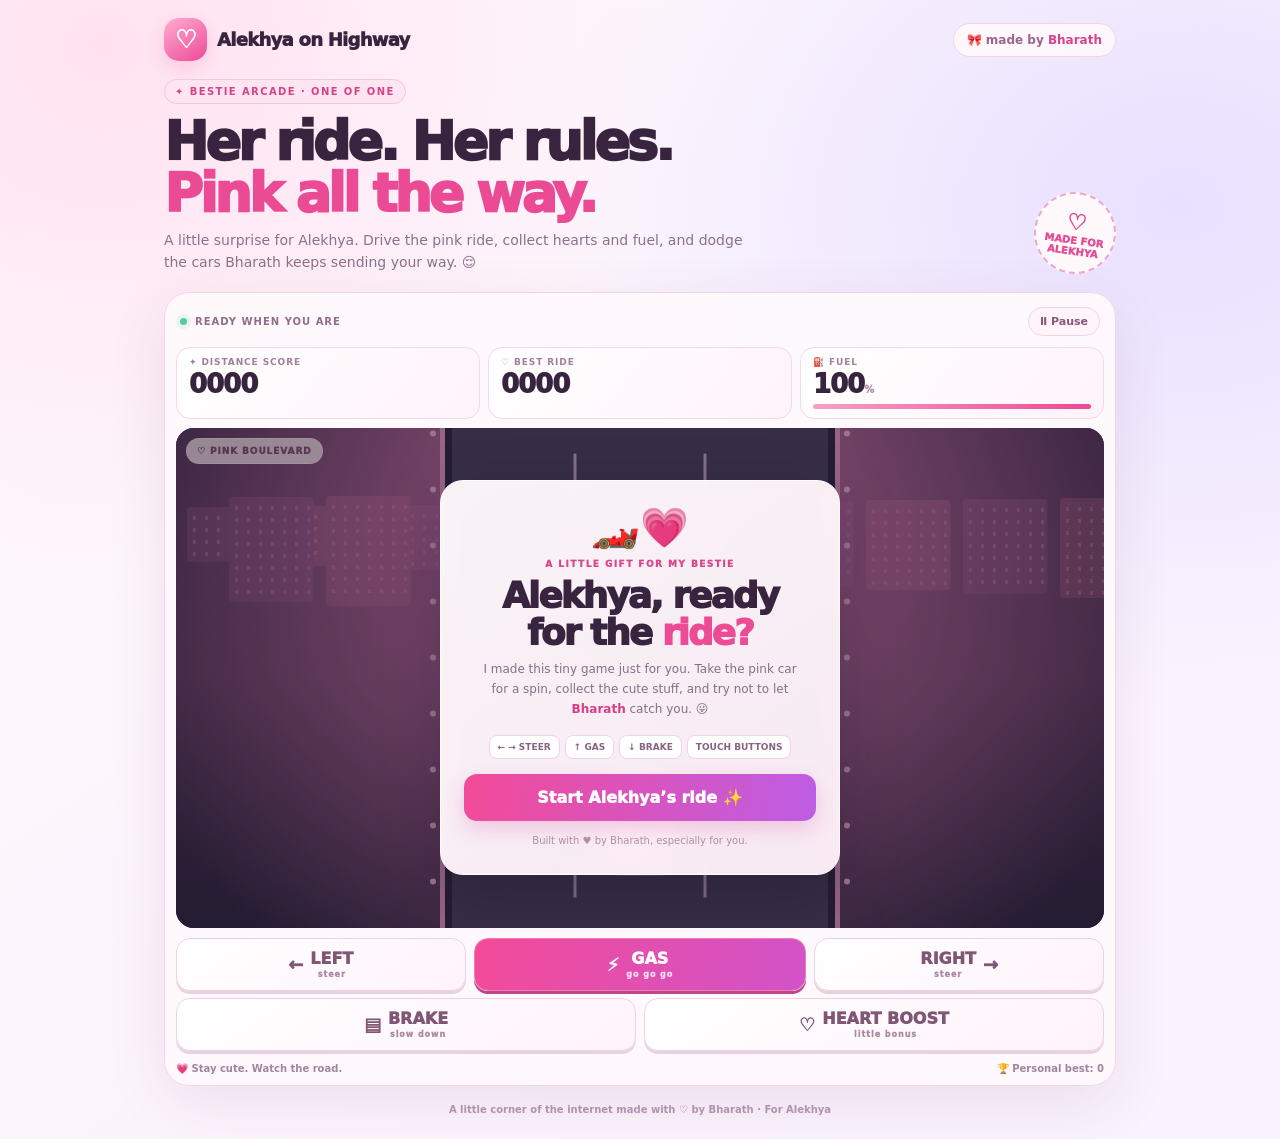
==== highway/index.html @ 96d0e026 "Add Alekhya on Highway playable game" ====
<!doctype html>
<html lang="en">
<head>
<meta charset="utf-8">
<meta name="viewport" content="width=device-width,initial-scale=1,viewport-fit=cover">
<meta name="theme-color" content="#f8d5e7">
<meta name="description" content="Alekhya on Highway, a tiny pink racing game made by Bharath for his friend.">
<title>Alekhya on Highway 💗</title>
<style>
:root{--ink:#39243f;--muted:#8c708c;--pink:#f04b98;--line:#f1d5e5}*{box-sizing:border-box}body{margin:0;color:var(--ink);font-family:system-ui,-apple-system,"Segoe UI",sans-serif;background:radial-gradient(ellipse at 8% 4%,#ffe2f0,transparent 34%),radial-gradient(ellipse at 92% 18%,#e8e0ff,transparent 38%),linear-gradient(145deg,#fff8fb,#faf2ff);min-height:100vh}button{font:inherit;cursor:pointer;touch-action:manipulation}.page{width:min(980px,100%);margin:auto;padding:18px 14px 24px}.top{display:flex;align-items:center;justify-content:space-between;gap:12px;margin-bottom:18px}.brand{display:flex;align-items:center;gap:10px;font-weight:950;font-size:18px;letter-spacing:-.04em}.logo{height:43px;width:43px;display:grid;place-items:center;border-radius:15px;background:linear-gradient(145deg,#ffaed1,#ee4897);color:white;font-size:25px;box-shadow:0 7px 18px #ec519a30}.by{background:#fff9fce8;border:1px solid var(--line);padding:9px 13px;border-radius:999px;color:#9b6688;font-size:12px;font-weight:800}.by b{color:#d8438d}.hero{display:flex;justify-content:space-between;align-items:end;gap:16px;margin:10px 0 18px}.tag{display:inline-block;background:#ffe5f1;color:#d3448a;border:1px solid #f5c6de;padding:6px 10px;border-radius:99px;font-size:10px;letter-spacing:.14em;font-weight:900;text-transform:uppercase}h1{font-size:clamp(32px,6vw,53px);line-height:.99;letter-spacing:-.065em;margin:12px 0 8px;font-weight:1000}h1 em{color:#eb4b95;font-style:normal}.hero p{margin:0;color:var(--muted);font-size:14px;line-height:1.6;max-width:590px}.stamp{flex:none;border:2px dashed #f1a6ca;border-radius:50%;height:82px;width:82px;display:grid;place-items:center;text-align:center;color:#e54c94;font-size:10px;font-weight:950;transform:rotate(8deg);background:#fff9fc}.stamp span{display:block;font-size:22px}.shell{padding:11px;background:#fffafdf0;border:1px solid #f1d6e6;border-radius:25px;box-shadow:0 18px 60px #5c265619}.bar{display:flex;justify-content:space-between;align-items:center;padding:3px 4px 11px;color:#906d8b;font-size:10px;font-weight:900;letter-spacing:.1em;text-transform:uppercase}.live:before{content:"";display:inline-block;width:7px;height:7px;border-radius:50%;background:#55cc9b;margin-right:8px;box-shadow:0 0 0 4px #55cc9b20}.pause{border:1px solid var(--line);background:#fff4fa;color:#8b5578;border-radius:99px;padding:7px 11px;font-weight:850;font-size:11px}.hud{display:grid;grid-template-columns:1fr 1fr 1fr;gap:8px;margin-bottom:9px}.stat{background:linear-gradient(130deg,#fff,#fff3fa);border:1px solid #f5d9e8;border-radius:14px;padding:9px 12px;min-width:0}.label{font-size:9px;color:#a17f9a;font-weight:900;letter-spacing:.1em;text-transform:uppercase}.num{font-size:clamp(20px,3vw,26px);font-weight:1000;letter-spacing:-.04em;font-variant-numeric:tabular-nums;margin-top:2px}.num small{font-size:10px;color:#ae90a8;letter-spacing:0}.meter{height:5px;background:#f1dfed;border-radius:99px;overflow:hidden;margin-top:5px}.meter span{display:block;height:100%;width:100%;background:linear-gradient(90deg,#f6a0c6,#ec4a95)}.track{position:relative;overflow:hidden;border-radius:18px;background:#322741}canvas{display:block;width:100%;height:clamp(350px,57vw,500px);min-height:350px;max-height:65vh;touch-action:none}.chip{position:absolute;left:10px;top:10px;padding:7px 10px;border:1px solid #fff9;border-radius:99px;background:#fff0f4e8;color:#81516f;font-size:9px;font-weight:950;letter-spacing:.1em;text-transform:uppercase;pointer-events:none}.overlay{position:absolute;inset:0;display:grid;place-items:center;padding:14px;background:#25152b70;z-index:3}.overlay.hide{display:none}.modal{width:min(400px,100%);padding:25px 23px;text-align:center;background:linear-gradient(145deg,#fffafdF7,#fff0f8F7);border:1px solid #fff;border-radius:23px;box-shadow:0 20px 60px #140d2444;backdrop-filter:blur(10px)}.icon{font-size:39px;line-height:1.15}.kicker{margin-top:8px;color:#d8488c;font-size:9px;letter-spacing:.16em;font-weight:1000;text-transform:uppercase}.modal h2{font-size:clamp(27px,5vw,36px);line-height:1.02;letter-spacing:-.055em;margin:9px 0;font-weight:1000}.modal h2 em{color:#ec4b95;font-style:normal}.modal p{color:#866f87;font-size:12px;line-height:1.65;margin:0 auto;max-width:320px}.modal p strong{color:#d63d87}.keys{display:flex;justify-content:center;flex-wrap:wrap;gap:5px;margin:15px 0}.key{border:1px solid #f1d4e3;background:#fff;border-radius:8px;padding:6px 8px;font-size:9px;font-weight:900;color:#89627f}.primary{border:0;width:100%;border-radius:13px;padding:14px;color:white;font-weight:950;background:linear-gradient(100deg,#f34b98,#bd5de4);box-shadow:0 8px 20px #d64aa83d}.note{font-size:10px!important;color:#b28fa9!important;margin-top:12px!important}.controls{display:grid;grid-template-columns:1fr 1.15fr 1fr;gap:8px;margin-top:10px}.control{min-height:53px;display:flex;align-items:center;justify-content:center;gap:7px;border:1px solid #eed2e2;border-radius:14px;background:linear-gradient(145deg,#fff,#fff3fa);color:#805675;font-weight:950;box-shadow:0 3px 0 #e9d2e0;user-select:none}.control span small{display:block;font-size:8px;letter-spacing:.12em;color:#ac89a3;margin-top:2px}.control .ico{font-size:18px}.control.go{background:linear-gradient(110deg,#f34b98,#d153c9);color:white;border-color:#f17db4;box-shadow:0 3px 0 #bb478b}.control.go small{color:#ffe1f0}.control.active,.control:active{transform:translateY(2px);box-shadow:0 1px 0 #e9d2e0}.bottom{display:flex;justify-content:space-between;gap:8px;color:#a1849e;font-size:10px;font-weight:800;margin-top:12px}.foot{text-align:center;color:#b292ab;font-size:10px;font-weight:750;margin-top:18px}.foot b{color:#d94991}@media(max-width:560px){.page{padding:12px 9px 18px}.brand{font-size:15px}.logo{height:39px;width:39px}.by{font-size:10px;padding:8px 10px}.stamp{display:none}.shell{padding:8px;border-radius:21px}.stat{padding:8px}.label{font-size:8px}.num{font-size:19px}.track{border-radius:15px}canvas{height:clamp(360px,104vw,490px);min-height:360px;max-height:none}.modal{padding:21px 15px}.hero{margin-top:12px}.hero p{font-size:13px}.control{gap:4px;min-height:52px}.control .ico{font-size:16px}.control span:not(.ico){font-size:10px}.bottom{font-size:9px}}@media(prefers-reduced-motion:reduce){*{animation:none!important;transition:none!important}}
</style>
</head>
<body>
<main class="page">
<header class="top"><div class="brand"><div class="logo">♡</div><div>Alekhya on Highway</div></div><div class="by">🎀 made by <b>Bharath</b></div></header>
<section class="hero"><div><span class="tag">✦ bestie arcade · one of one</span><h1>Her ride. Her rules.<br><em>Pink all the way.</em></h1><p>A little surprise for Alekhya. Drive the pink ride, collect hearts and fuel, and dodge the cars Bharath keeps sending your way. 😌</p></div><div class="stamp"><div><span>♡</span>MADE FOR<br>ALEKHYA</div></div></section>
<section class="shell" aria-label="Alekhya on Highway game"><div class="bar"><span class="live" id="status">Ready when you are</span><button class="pause" id="pause">Ⅱ Pause</button></div>
<div class="hud"><div class="stat"><div class="label">✦ distance score</div><div class="num" id="score">0000</div></div><div class="stat"><div class="label">♡ best ride</div><div class="num" id="best">0000</div></div><div class="stat"><div class="label">⛽ fuel</div><div class="num"><span id="fuel">100</span><small>%</small></div><div class="meter"><span id="meter"></span></div></div></div>
<div class="track"><canvas id="game" aria-label="Racing game"></canvas><div class="chip" id="chip">♡ pink boulevard</div>
<div class="overlay" id="overlay"><div class="modal"><div class="icon" id="mi">🏎️💗</div><div class="kicker" id="mk">a little gift for my bestie</div><h2 id="mt">Alekhya, ready<br>for the <em>ride?</em></h2><p id="mp">I made this tiny game just for you. Take the pink car for a spin, collect the cute stuff, and try not to let <strong>Bharath</strong> catch you. 😜</p><div class="keys"><span class="key">← → STEER</span><span class="key">↑ GAS</span><span class="key">↓ BRAKE</span><span class="key">TOUCH BUTTONS</span></div><button class="primary" id="start">Start Alekhya’s ride ✨</button><p class="note" id="mn">Built with ♥ by Bharath, especially for you.</p></div></div></div>
<div class="controls"><button class="control" id="left"><span class="ico">←</span><span>LEFT<small>steer</small></span></button><button class="control go" id="gas"><span class="ico">⚡</span><span>GAS<small>go go go</small></span></button><button class="control" id="right"><span>RIGHT<small>steer</small></span><span class="ico">→</span></button></div>
<div class="controls" style="grid-template-columns:1fr 1fr;margin-top:7px"><button class="control" id="brake"><span class="ico">▤</span><span>BRAKE<small>slow down</small></span></button><button class="control" id="heart"><span class="ico">♡</span><span>HEART BOOST<small>little bonus</small></span></button></div>
<div class="bottom"><span>💗 Stay cute. Watch the road.</span><span>🏆 Personal best: <b id="bf">0</b></span></div></section>
<footer class="foot">A little corner of the internet made with <b>♡</b> by Bharath · For Alekhya</footer>
</main>
<script>
(function(){
"use strict";
var c=document.getElementById("game"),x=c.getContext("2d"),$=function(id){return document.getElementById(id)};
var overlay=$("overlay"),start=$("start"),state="menu",W=800,H=480,dpr=1,last=0,score=0,fuel=100,speed=150,offset=0,spawn=.4,itemSpawn=1,blink=0,best=0,cars=[],items=[],fx=[];
try{best=Number(localStorage.getItem("alekhya-highway-best")||0)}catch(e){}
var p={x:.5,y:.79,tilt:0},keys={left:false,right:false,gas:false,brake:false};
$("best").textContent=String(best).padStart(4,"0");$("bf").textContent=best;
function clamp(n,a,b){return Math.max(a,Math.min(b,n))}function rand(a,b){return a+Math.random()*(b-a)}
function resize(){var r=c.getBoundingClientRect();W=Math.max(320,r.width);H=Math.max(340,r.height);dpr=Math.min(window.devicePixelRatio||1,2);c.width=Math.round(W*dpr);c.height=Math.round(H*dpr);x.setTransform(dpr,0,0,dpr,0,0)}
if(window.ResizeObserver)new ResizeObserver(resize).observe(c);window.addEventListener("resize",resize);resize();
function road(){var w=Math.min(W*.72,390);return {l:(W-w)/2,r:(W+w)/2,w:w,lane:w/3}}
function rr(a,b,w,h,r,col,stroke){x.beginPath();x.roundRect(a,b,w,h,r);x.fillStyle=col;x.fill();if(stroke){x.strokeStyle=stroke;x.lineWidth=1;x.stroke()}}
function bg(){var g=x.createLinearGradient(0,0,0,H);g.addColorStop(0,"#342844");g.addColorStop(.5,"#493250");g.addColorStop(1,"#242239");x.fillStyle=g;x.fillRect(0,0,W,H);for(var i=0;i<12;i++){var bx=(i*97+11)%W,bh=H*(.11+((i*31)%15)/100);rr(bx,H*.18-bh*.2,W/11,bh,4,i%2?"#68415f":"#5b3b63");x.fillStyle="#f6b7d6";x.globalAlpha=.3;for(var yy=H*.18-bh*.2+9;yy<H*.18-bh*.2+bh-5;yy+=12)for(var xx=bx+6;xx<bx+W/11-4;xx+=12)x.fillRect(xx,yy,3,4);x.globalAlpha=1}var glow=x.createRadialGradient(W/2,H*.2,2,W/2,H*.2,W*.6);glow.addColorStop(0,"#f58ac4");glow.addColorStop(1,"#f58ac400");x.fillStyle=glow;x.fillRect(0,0,W,H)}
function roadDraw(dt){var r=road();offset=(offset+(state==="running"?speed*dt*.85:18*dt))%68;x.fillStyle="#26243a";x.fillRect(r.l,0,r.w,H);x.fillStyle="#f0a2cf";x.fillRect(r.l-5,0,5,H);x.fillRect(r.r,0,5,H);x.fillStyle="#45415a";x.fillRect(r.l+7,0,r.w-14,H);x.setLineDash([36,32]);x.lineDashOffset=-offset;x.strokeStyle="#e9d8ef";x.lineWidth=3;x.globalAlpha=.8;for(var n=1;n<=2;n++){x.beginPath();x.moveTo(r.l+r.lane*n,0);x.lineTo(r.l+r.lane*n,H);x.stroke()}x.setLineDash([]);x.globalAlpha=1;for(var y=-20+offset%56;y<H+25;y+=56){x.fillStyle="#ffbddb";x.beginPath();x.arc(r.l-12,y,3,0,7);x.fill();x.beginPath();x.arc(r.r+12,y,3,0,7);x.fill()}}
function car(cx,cy,w,h,player,label){var a=cx-w/2,b=cy-h/2;rr(a-w*.06,b+h*.18,w*.15,h*.25,4,"#201d30");rr(a+w*.91,b+h*.18,w*.15,h*.25,4,"#201d30");rr(a-w*.06,b+h*.62,w*.15,h*.22,4,"#201d30");rr(a+w*.91,b+h*.62,w*.15,h*.22,4,"#201d30");var grad=x.createLinearGradient(a,b,a+w,b+h);grad.addColorStop(0,player?"#ffb6d9":"#aaa0ff");grad.addColorStop(.5,player?"#f65aab":"#6c5ae9");grad.addColorStop(1,player?"#c8297c":"#4233ab");rr(a,b,w,h,w*.18,grad,"#ffffff70");rr(a+w*.12,b+h*.27,w*.76,h*.25,w*.08,"#26273c");rr(a+w*.1,b+h*.05,w*.8,h*.16,w*.05,player?"#ff9bcb":"#4e43ba");rr(a+w*.1,b+h*.44,w*.8,h*.18,w*.04,"#fff5fb","#ffffff70");x.fillStyle=player?"#b92b77":"#4e3783";x.font="1000 "+Math.max(6,w*.12)+"px system-ui";x.textAlign="center";x.textBaseline="middle";x.fillText(player?"ALEKHYA":label,cx,b+h*.53);if(player){rr(a+w*.08,b+h*.04,w*.2,h*.05,3,"#fff2ad");rr(a+w*.72,b+h*.04,w*.2,h*.05,3,"#fff2ad")}else{rr(a+w*.08,b+h*.88,w*.2,h*.05,3,"#ff718a");rr(a+w*.72,b+h*.88,w*.2,h*.05,3,"#ff718a")}}
function itemDraw(it){x.save();x.translate(it.x*W,it.y*H);var s=1+Math.sin(performance.now()/150+it.phase)*.08;x.scale(s,s);if(it.type==="fuel"){x.shadowColor="#55f2d1";x.shadowBlur=12;rr(-10,-14,20,28,6,"#60e3c2","#bffff1");x.shadowBlur=0;x.fillStyle="#205d64";x.font="bold 16px system-ui";x.textAlign="center";x.fillText("+",0,6)}else{x.shadowColor="#ff9ece";x.shadowBlur=12;x.fillStyle="#ff8bbd";x.beginPath();x.moveTo(0,10);x.bezierCurveTo(-22,-2,-13,-20,-1,-10);x.bezierCurveTo(11,-22,23,-3,0,10);x.fill()}x.restore()}
function pop(px,py){for(var i=0;i<8;i++)fx.push({x:px+rand(-.03,.03),y:py+rand(-.02,.02),vx:rand(-.15,.15),vy:rand(-.25,-.05),life:1,size:rand(10,18),s:["♡","✦","♥"][i%3]})}
function draw(dt){bg();roadDraw(dt);var r=road();for(var i=0;i<cars.length;i++){var q=cars[i],cw=r.lane*.48*(.76+.24*q.y);car(r.l+q.laneX*r.w,q.y*H,cw,cw*1.45,false,"BHARATH")}items.forEach(itemDraw);if(!(blink>0&&Math.floor(performance.now()/70)%2===0))car(r.l+p.x*r.w,p.y*H,r.lane*.55,r.lane*.8,true,"ALEKHYA");fx.forEach(function(f){x.globalAlpha=clamp(f.life,0,1);x.fillStyle="#ffadd0";x.font=f.size+"px system-ui";x.fillText(f.s,f.x*W,f.y*H);x.globalAlpha=1})}
function hud(){$("score").textContent=String(Math.floor(score)).padStart(4,"0");$("best").textContent=String(best).padStart(4,"0");$("bf").textContent=best;$("fuel").textContent=Math.ceil(fuel);$("meter").style.width=clamp(fuel,0,100)+"%";$("meter").style.background=fuel<25?"#ff4e73":"linear-gradient(90deg,#f6a0c6,#ec4a95)"}
function menu(kind){overlay.classList.remove("hide");if(kind==="menu"){$("mi").textContent="🏎️💗";$("mk").textContent="a little gift for my bestie";$("mt").innerHTML="Alekhya, ready<br>for the <em>ride?</em>";$("mp").innerHTML='I made this tiny game just for you. Take the pink car for a spin, collect the cute stuff, and try not to let <strong>Bharath</strong> catch you. 😜';start.textContent="Start Alekhya’s ride ✨";$("mn").textContent="Built with ♥ by Bharath, especially for you."}else if(kind==="over"){$("mi").textContent=fuel<=0?"⛽💔":"💥😜";$("mk").textContent="the highway has other plans";$("mt").innerHTML=fuel<=0?'Out of fuel,<br><em>bestie!</em>':'Oops! Bharath<br><em>got you.</em>';$("mp").innerHTML=fuel<=0?"Even pink rides need snacks. Grab a fuel can next time, Alekhya!":'The Bharath traffic squad wins this round 😂 Your score was <strong>'+Math.floor(score)+" points</strong>. One more try?";start.textContent="Race again, Alekhya ♡";$("mn").textContent="No worries. The besties rematch is always on."}else{$("mi").textContent="☁️💗";$("mk").textContent="tiny pit stop";$("mt").innerHTML="Take your<br><em>time.</em>";$("mp").textContent="Even the cutest drivers need a breather. Your ride is paused right here.";start.textContent="Keep driving ✨";$("mn").textContent="Your score is safe. For now. 😌"}}
function reset(){score=0;fuel=100;speed=150;offset=0;spawn=.3;itemSpawn=1;blink=0;cars=[];items=[];fx=[];p={x:.5,y:.79,tilt:0};for(var k in keys)keys[k]=false;hud()}
function begin(){reset();state="running";overlay.classList.add("hide");$("status").textContent="Cruising the pink boulevard";$("pause").textContent="Ⅱ Pause";last=performance.now()}
function over(){state="over";for(var k in keys)keys[k]=false;if(score>best){best=Math.floor(score);try{localStorage.setItem("alekhya-highway-best",String(best))}catch(e){}}hud();$("status").textContent="Ride ended · go again?";menu("over")}
function step(dt){if(state!=="running")return;dt=Math.min(dt,.04);var target=keys.brake?65:keys.gas?350:165;speed+=(target-speed)*Math.min(1,dt*2.1);if(keys.left)p.x-=dt*(.72+speed/580);if(keys.right)p.x+=dt*(.72+speed/580);p.x=clamp(p.x,.19,.81);fuel-=dt*(.9+speed/340);score+=dt*speed*.075;if(blink>0)blink-=dt;spawn-=dt;if(spawn<=0){var lx=[.167,.5,.833][Math.floor(Math.random()*3)];if(Math.abs(lx-p.x)>.17||Math.random()>.35)cars.push({laneX:lx,y:-.18});spawn=rand(.75,1.2)*clamp(1.5-speed/550,.65,1.3)}itemSpawn-=dt;if(itemSpawn<=0){items.push({x:[.167,.5,.833][Math.floor(Math.random()*3)],y:-.05,type:Math.random()<.58?"fuel":"heart",phase:rand(0,6)});itemSpawn=rand(1.3,2.5)}cars.forEach(function(q){q.y+=dt*(.25+speed/650)});items.forEach(function(q){q.y+=dt*(.19+speed/850)});for(var i=cars.length-1;i>=0;i--){var q=cars[i];if(q.y>1.2){cars.splice(i,1);continue}if(blink<=0&&Math.abs(q.y-p.y)<.115&&Math.abs(q.laneX-p.x)<.15){pop(p.x,p.y);over();return}}for(var j=items.length-1;j>=0;j--){var it=items[j];if(it.y>1.1){items.splice(j,1);continue}if(Math.abs(it.x-p.x)<.09&&Math.abs(it.y-p.y)<.12){if(it.type==="fuel")fuel=Math.min(100,fuel+28);else score+=150;pop(it.x,it.y);items.splice(j,1)}}fx.forEach(function(f){f.x+=f.vx*dt;f.y+=f.vy*dt;f.life-=dt*1.2});fx=fx.filter(function(f){return f.life>0});if(fuel<=0){fuel=0;over();return}if(score>best)best=Math.floor(score);hud();$("chip").textContent=score>1200?"✦ heartlight express":score>450?"♡ cruising like a star":"♡ pink boulevard"}
function loop(now){var dt=(now-last)/1000||0;last=now;step(dt);draw(dt);requestAnimationFrame(loop)}requestAnimationFrame(loop);
start.addEventListener("click",function(){if(state==="paused"){state="running";overlay.classList.add("hide");$("status").textContent="Cruising the pink boulevard";$("pause").textContent="Ⅱ Pause";last=performance.now()}else begin()});
$("pause").addEventListener("click",function(){if(state==="running"){state="paused";menu("pause");$("status").textContent="Taking a tiny break";$("pause").textContent="▶ Resume"}else if(state==="paused"){state="running";overlay.classList.add("hide");$("status").textContent="Cruising the pink boulevard";$("pause").textContent="Ⅱ Pause";last=performance.now()}else if(state==="menu")begin()});
var km={ArrowLeft:"left",a:"left",A:"left",ArrowRight:"right",d:"right",D:"right",ArrowUp:"gas",w:"gas",W:"gas",ArrowDown:"brake",s:"brake",S:"brake"};window.addEventListener("keydown",function(e){if(km[e.key]){e.preventDefault();keys[km[e.key]]=true}if(e.key===" "){e.preventDefault();if(state==="menu"||state==="over")begin();else if(state==="running")$("pause").click()}if(e.key==="Enter"&&(state==="menu"||state==="over"))begin()});window.addEventListener("keyup",function(e){if(km[e.key])keys[km[e.key]]=false});window.addEventListener("blur",function(){for(var k in keys)keys[k]=false});
function hold(id,k){var el=$(id);function down(e){e.preventDefault();keys[k]=true;el.classList.add("active");try{el.setPointerCapture(e.pointerId)}catch(_){}}function up(e){keys[k]=false;el.classList.remove("active")}el.addEventListener("pointerdown",down);["pointerup","pointercancel","lostpointercapture","pointerleave"].forEach(function(ev){el.addEventListener(ev,up)})}
hold("left","left");hold("right","right");hold("gas","gas");hold("brake","brake");$("heart").addEventListener("click",function(){if(state==="running"){score+=40;fuel=Math.min(100,fuel+5);pop(p.x,p.y);hud()}});
document.addEventListener("visibilitychange",function(){if(document.hidden&&state==="running")$("pause").click()});bg();roadDraw(.01);var r=road();car(r.l+r.w*.5,H*.79,r.lane*.55,r.lane*.8,true,"ALEKHYA");
})();
</script>
</body>
</html>
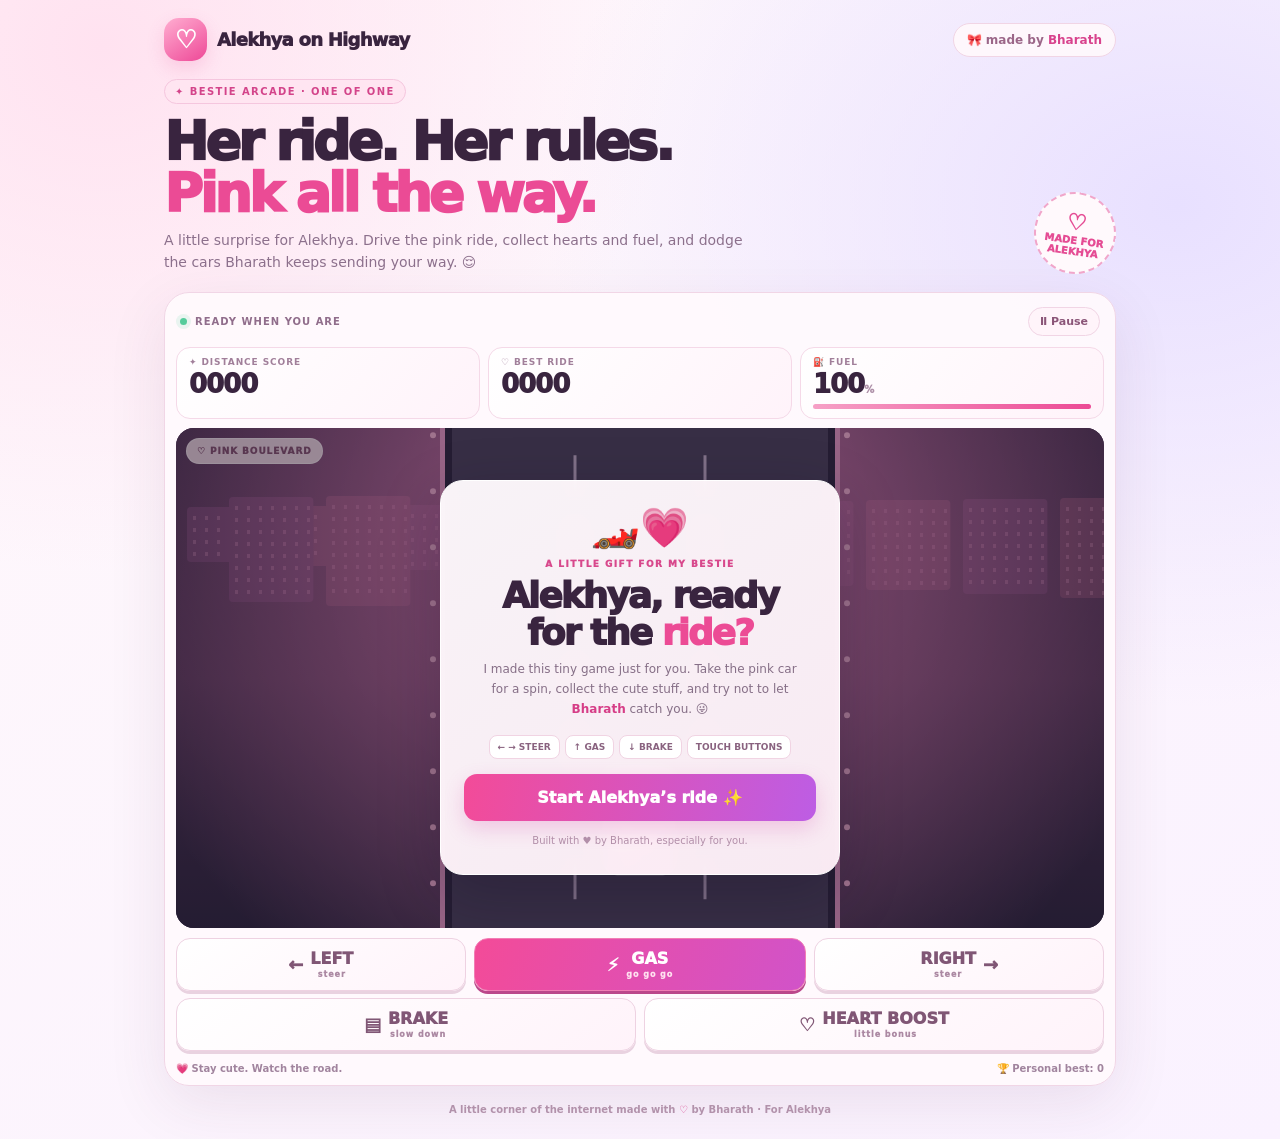
==== commit e4dbd503: "Fix saved best-score tracking" ====
--- a/highway/index.html
+++ b/highway/index.html
@@ -47,7 +47,7 @@
 function reset(){score=0;fuel=100;speed=150;offset=0;spawn=.3;itemSpawn=1;blink=0;cars=[];items=[];fx=[];p={x:.5,y:.79,tilt:0};for(var k in keys)keys[k]=false;hud()}
 function begin(){reset();state="running";overlay.classList.add("hide");$("status").textContent="Cruising the pink boulevard";$("pause").textContent="Ⅱ Pause";last=performance.now()}
 function over(){state="over";for(var k in keys)keys[k]=false;if(score>best){best=Math.floor(score);try{localStorage.setItem("alekhya-highway-best",String(best))}catch(e){}}hud();$("status").textContent="Ride ended · go again?";menu("over")}
-function step(dt){if(state!=="running")return;dt=Math.min(dt,.04);var target=keys.brake?65:keys.gas?350:165;speed+=(target-speed)*Math.min(1,dt*2.1);if(keys.left)p.x-=dt*(.72+speed/580);if(keys.right)p.x+=dt*(.72+speed/580);p.x=clamp(p.x,.19,.81);fuel-=dt*(.9+speed/340);score+=dt*speed*.075;if(blink>0)blink-=dt;spawn-=dt;if(spawn<=0){var lx=[.167,.5,.833][Math.floor(Math.random()*3)];if(Math.abs(lx-p.x)>.17||Math.random()>.35)cars.push({laneX:lx,y:-.18});spawn=rand(.75,1.2)*clamp(1.5-speed/550,.65,1.3)}itemSpawn-=dt;if(itemSpawn<=0){items.push({x:[.167,.5,.833][Math.floor(Math.random()*3)],y:-.05,type:Math.random()<.58?"fuel":"heart",phase:rand(0,6)});itemSpawn=rand(1.3,2.5)}cars.forEach(function(q){q.y+=dt*(.25+speed/650)});items.forEach(function(q){q.y+=dt*(.19+speed/850)});for(var i=cars.length-1;i>=0;i--){var q=cars[i];if(q.y>1.2){cars.splice(i,1);continue}if(blink<=0&&Math.abs(q.y-p.y)<.115&&Math.abs(q.laneX-p.x)<.15){pop(p.x,p.y);over();return}}for(var j=items.length-1;j>=0;j--){var it=items[j];if(it.y>1.1){items.splice(j,1);continue}if(Math.abs(it.x-p.x)<.09&&Math.abs(it.y-p.y)<.12){if(it.type==="fuel")fuel=Math.min(100,fuel+28);else score+=150;pop(it.x,it.y);items.splice(j,1)}}fx.forEach(function(f){f.x+=f.vx*dt;f.y+=f.vy*dt;f.life-=dt*1.2});fx=fx.filter(function(f){return f.life>0});if(fuel<=0){fuel=0;over();return}if(score>best)best=Math.floor(score);hud();$("chip").textContent=score>1200?"✦ heartlight express":score>450?"♡ cruising like a star":"♡ pink boulevard"}
+function step(dt){if(state!=="running")return;dt=Math.min(dt,.04);var target=keys.brake?65:keys.gas?350:165;speed+=(target-speed)*Math.min(1,dt*2.1);if(keys.left)p.x-=dt*(.72+speed/580);if(keys.right)p.x+=dt*(.72+speed/580);p.x=clamp(p.x,.19,.81);fuel-=dt*(.9+speed/340);score+=dt*speed*.075;if(blink>0)blink-=dt;spawn-=dt;if(spawn<=0){var lx=[.167,.5,.833][Math.floor(Math.random()*3)];if(Math.abs(lx-p.x)>.17||Math.random()>.35)cars.push({laneX:lx,y:-.18});spawn=rand(.75,1.2)*clamp(1.5-speed/550,.65,1.3)}itemSpawn-=dt;if(itemSpawn<=0){items.push({x:[.167,.5,.833][Math.floor(Math.random()*3)],y:-.05,type:Math.random()<.58?"fuel":"heart",phase:rand(0,6)});itemSpawn=rand(1.3,2.5)}cars.forEach(function(q){q.y+=dt*(.25+speed/650)});items.forEach(function(q){q.y+=dt*(.19+speed/850)});for(var i=cars.length-1;i>=0;i--){var q=cars[i];if(q.y>1.2){cars.splice(i,1);continue}if(blink<=0&&Math.abs(q.y-p.y)<.115&&Math.abs(q.laneX-p.x)<.15){pop(p.x,p.y);over();return}}for(var j=items.length-1;j>=0;j--){var it=items[j];if(it.y>1.1){items.splice(j,1);continue}if(Math.abs(it.x-p.x)<.09&&Math.abs(it.y-p.y)<.12){if(it.type==="fuel")fuel=Math.min(100,fuel+28);else score+=150;pop(it.x,it.y);items.splice(j,1)}}fx.forEach(function(f){f.x+=f.vx*dt;f.y+=f.vy*dt;f.life-=dt*1.2});fx=fx.filter(function(f){return f.life>0});if(fuel<=0){fuel=0;over();return}hud();$("chip").textContent=score>1200?"✦ heartlight express":score>450?"♡ cruising like a star":"♡ pink boulevard"}
 function loop(now){var dt=(now-last)/1000||0;last=now;step(dt);draw(dt);requestAnimationFrame(loop)}requestAnimationFrame(loop);
 start.addEventListener("click",function(){if(state==="paused"){state="running";overlay.classList.add("hide");$("status").textContent="Cruising the pink boulevard";$("pause").textContent="Ⅱ Pause";last=performance.now()}else begin()});
 $("pause").addEventListener("click",function(){if(state==="running"){state="paused";menu("pause");$("status").textContent="Taking a tiny break";$("pause").textContent="▶ Resume"}else if(state==="paused"){state="running";overlay.classList.add("hide");$("status").textContent="Cruising the pink boulevard";$("pause").textContent="Ⅱ Pause";last=performance.now()}else if(state==="menu")begin()});
